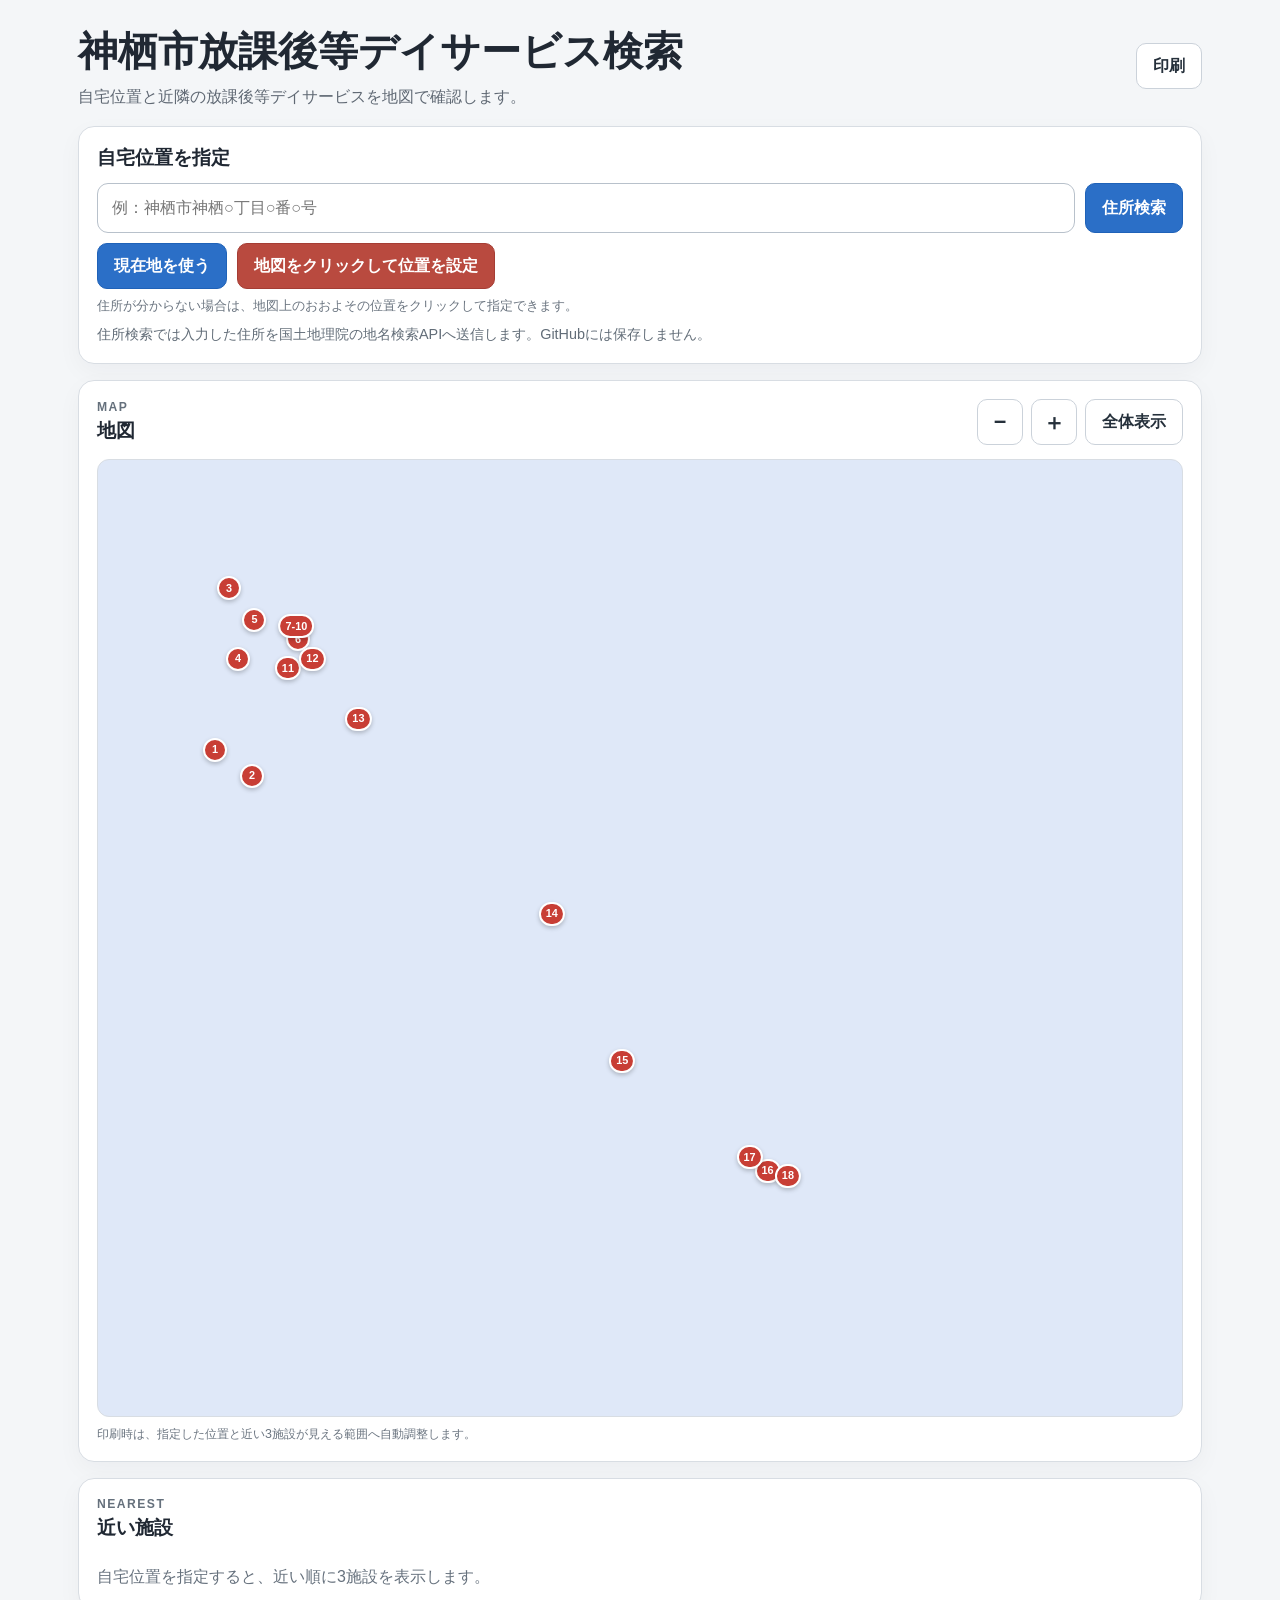
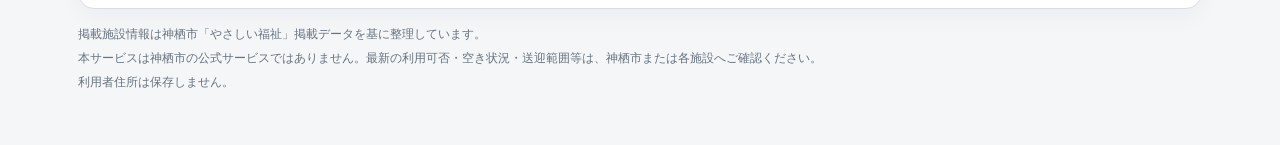
==== index.html @ b41d15f0 "Harden mobile map gestures and location edge cases" ====
<!doctype html>
<html lang="ja">
<head>
<meta charset="utf-8">
<meta name="viewport" content="width=device-width, initial-scale=1, viewport-fit=cover">
<title>神栖市放課後等デイサービス検索</title>
<style>
:root {font-family:-apple-system,BlinkMacSystemFont,"Hiragino Sans","Yu Gothic","Meiryo",sans-serif;color:#202833;background:#f4f6f8;}
*{box-sizing:border-box} body{margin:0;min-width:320px;background:#f4f6f8} button,input{font:inherit} button{cursor:pointer}
.app{width:min(1160px,100%);margin:0 auto;padding:24px 18px 48px} .hero,.section-head,.map-actions,.prototype-actions{display:flex;align-items:center} .hero,.section-head{justify-content:space-between;gap:18px} .hero{margin-bottom:18px}
.kicker{margin:0 0 4px;font-size:.76rem;font-weight:800;letter-spacing:.12em;color:#65707c} h1,h2,h3,p{margin-top:0} h1{margin-bottom:8px;font-size:clamp(1.7rem,4vw,2.5rem)} h2{margin-bottom:0;font-size:1.2rem} .lead{margin-bottom:0;color:#5f6873}
.panel{margin-bottom:16px;padding:18px;border:1px solid #d8dde3;border-radius:16px;background:#fff;box-shadow:0 8px 24px rgba(24,34,44,.04)}
.search-panel h2{margin-bottom:12px} .search-form{display:grid;grid-template-columns:minmax(0,1fr) auto;gap:10px} .search-form input{width:100%;min-height:50px;padding:0 14px;border:1px solid #b8c1cb;border-radius:11px;background:#fff} .search-form input:focus{outline:3px solid rgba(43,111,199,.18);border-color:#2b6fc7}
.button,.icon-button{min-height:46px;border-radius:10px;font-weight:750} .button{padding:0 16px} .button-primary{border:1px solid #1f62b8;background:#2b6fc7;color:#fff} .button-accent{border:1px solid #a53d34;background:#b94a3f;color:#fff} .button-subtle,.icon-button{border:1px solid #cbd2da;background:#fff;color:#25303b} .icon-button{width:46px;padding:0;font-size:1.35rem} .map-actions{gap:8px} .prototype-actions{gap:10px;margin-top:10px;flex-wrap:wrap} .prototype-badge{display:inline-flex;align-items:center;min-height:30px;padding:0 10px;border-radius:999px;background:#fff3d6;color:#72571e;font-size:.78rem;font-weight:800} .status{margin:10px 0 0;min-height:1.4em;color:#626d78;font-size:.9rem} .location-help{margin:8px 0 0;color:#6b7580;font-size:.82rem}
.map-viewport{position:relative;overflow:hidden;width:100%;margin-top:14px;aspect-ratio:6907 / 6095;border:1px solid #d8dde3;border-radius:12px;background:#dfe8f8;touch-action:none} .map-stage{position:absolute;transform-origin:0 0;will-change:transform} .tile-layer,.marker-layer,.print-map{position:absolute;inset:0} .tile-layer{overflow:hidden} .tile{position:absolute;width:512px;height:512px;user-select:none;-webkit-user-drag:none;image-rendering:auto} .marker-layer{pointer-events:none} .marker{position:absolute;transform:translate(-50%,-50%);display:grid;place-items:center;line-height:1;filter:drop-shadow(0 2px 2px rgba(0,0,0,.22))} .marker-facility{min-width:24px;height:24px;padding:0 5px;border:2px solid #fff;border-radius:999px;background:#c83e35;color:#fff;font-size:.68rem;font-weight:900}
.marker-tooltip{display:none}
@media (hover:hover) and (pointer:fine){
  .marker-facility{pointer-events:auto;cursor:help;z-index:2}
  .marker-facility:hover{z-index:30}
  .marker-tooltip{display:none;position:absolute;left:50%;bottom:calc(100% + 8px);transform:translateX(-50%);width:max-content;max-width:280px;padding:8px 10px;border:1px solid rgba(0,0,0,.12);border-radius:8px;background:rgba(255,255,255,.98);color:#202833;font-size:.78rem;font-weight:700;line-height:1.4;text-align:left;white-space:normal;box-shadow:0 5px 16px rgba(20,30,40,.18);pointer-events:none}
  .marker-tooltip div+div{margin-top:4px;padding-top:4px;border-top:1px solid #e2e6ea}
  .marker-facility:hover .marker-tooltip{display:block}
  .marker-facility.tooltip-align-left .marker-tooltip{left:-4px;transform:none}
} .marker-home{width:30px;height:30px;border:3px solid #fff;border-radius:50% 50% 50% 0;background:#2569c7;color:#fff;font-size:.85rem;transform:translate(-50%,-82%) rotate(-45deg)} .marker-home>span{transform:rotate(45deg)} .map-placeholder{position:absolute;inset:0;display:grid;place-content:center;gap:8px;padding:24px;text-align:center;color:#66717d;background:#edf0f3} .map-placeholder strong{color:#303a45} .map-placeholder[hidden], .placement-hint[hidden]{display:none!important} .placement-hint{position:absolute;left:50%;bottom:14px;transform:translateX(-50%);z-index:5;padding:8px 12px;border-radius:999px;background:rgba(32,40,51,.88);color:#fff;font-size:.82rem;font-weight:800;pointer-events:none} .map-viewport.placement-mode{outline:4px solid rgba(185,74,63,.25);outline-offset:-4px} .map-note{margin:9px 0 0;color:#6b7580;font-size:.78rem}
.nearest-grid{display:grid;grid-template-columns:repeat(3,minmax(0,1fr));gap:12px;margin-top:14px} .facility-card{padding:14px;border:1px solid #d8dde3;border-radius:12px;background:#fff} .rank{display:inline-grid;place-items:center;width:30px;height:30px;margin-bottom:10px;border-radius:999px;background:#edf3fb;font-weight:850} .facility-card h3{margin-bottom:8px;font-size:1rem;line-height:1.45} .facility-card p{margin-bottom:6px;color:#626d78;font-size:.9rem} .facility-card .distance{margin-bottom:0;font-weight:800;color:#202833} .phone-link{display:inline-flex;align-items:center;justify-content:center;min-height:40px;margin:4px 0 8px;padding:0 12px;border:1px solid #b8c1cb;border-radius:9px;background:#f8fafc;color:#1f62b8;font-weight:750;text-decoration:none} .phone-link:active{background:#edf3fb} .empty{grid-column:1/-1;margin:0;padding:12px 0 2px;color:#66717d} .footer{color:#68737f;font-size:.78rem;line-height:1.6} .footer p{margin-bottom:4px} .sr-only{position:absolute;width:1px;height:1px;padding:0;margin:-1px;overflow:hidden;clip:rect(0,0,0,0);white-space:nowrap;border:0}
.print-map{display:none} .print-map img{display:block;width:100%;height:100%} .print-search-label{display:none}
@media (max-width:720px){.app{padding:16px 12px 32px} .hero{align-items:flex-start} .search-form{grid-template-columns:1fr} .nearest-grid{grid-template-columns:1fr} .map-actions{flex-wrap:wrap;justify-content:flex-end}}
@media print{@page{size:A4 portrait;margin:6mm} html,body{background:#fff} body{font-size:8.5pt} .app{width:100%;padding:0} .search-panel,.map-actions,.hero>.button,.footer,.map-note,.prototype-badge,.location-help{display:none!important} .hero{margin:0 0 1.5mm} .hero h1{margin-bottom:.8mm;font-size:14pt} .hero .kicker{margin-bottom:.5mm;font-size:7pt} .lead{display:none} .print-search-label{display:block;margin:0;font-size:8.5pt;font-weight:700;color:#303a45} .panel{break-inside:avoid;margin-bottom:2mm;padding:2mm;border:1px solid #ccd3da;border-radius:0;box-shadow:none} .section-head{min-height:0;margin:0 0 1mm} .section-head .kicker{display:none} h2{font-size:10pt} .map-viewport{width:135mm;max-width:100%;height:auto;margin:1mm auto 0;aspect-ratio:6907 / 6095;border-radius:0} .map-stage{left:0!important;top:0!important;width:100%!important;height:100%!important;transform:none!important} .tile-layer,.marker-layer{display:none!important} .print-map{display:block!important} .nearest-grid{grid-template-columns:repeat(3,minmax(0,1fr));gap:1.5mm;margin-top:1mm;break-inside:avoid} .facility-card{padding:2mm;border-radius:0} .rank{width:5.5mm;height:5.5mm;margin-bottom:1mm;font-size:7.5pt} .facility-card h3{margin-bottom:.8mm;font-size:8.3pt;line-height:1.25} .facility-card p{margin-bottom:.6mm;font-size:7.3pt;line-height:1.25} .phone-link{min-height:0;margin:0 0 .6mm;padding:0;border:0;background:none;color:#202833;font-size:7.3pt;font-weight:700} .facility-card .distance{font-size:7.3pt}}
</style>
</head>
<body>
<main class="app">
<header class="hero"><div><h1>神栖市放課後等デイサービス検索</h1><p class="lead">自宅位置と近隣の放課後等デイサービスを地図で確認します。</p><p id="printSearchLabel" class="print-search-label"></p></div><button id="printButton" class="button button-subtle" type="button">印刷</button></header>
<section class="panel search-panel" aria-labelledby="searchTitle"><h2 id="searchTitle">自宅位置を指定</h2><form id="addressForm" class="search-form"><label class="sr-only" for="addressInput">住所</label><input id="addressInput" name="address" type="text" autocomplete="off" autocorrect="off" spellcheck="false" placeholder="例：神栖市神栖○丁目○番○号"><button class="button button-primary" type="submit">住所検索</button></form><div class="prototype-actions"><button id="currentLocationButton" class="button button-primary" type="button">現在地を使う</button><button id="placeHomeButton" class="button button-accent" type="button">地図をタップして位置を設定</button></div><p id="locationHelp" class="location-help">住所が分からない場合は、地図上のおおよその位置を直接指定できます。</p><p id="status" class="status" aria-live="polite">住所検索では入力した住所を国土地理院の地名検索APIへ送信します。GitHubには保存しません。</p></section>
<section class="panel" aria-labelledby="mapTitle"><div class="section-head"><div><p class="kicker">MAP</p><h2 id="mapTitle">地図</h2></div><div class="map-actions"><button id="zoomOutButton" class="icon-button" type="button" aria-label="縮小">−</button><button id="zoomInButton" class="icon-button" type="button" aria-label="拡大">＋</button><button id="resetMapButton" class="button button-subtle" type="button">全体表示</button></div></div>
<div id="mapViewport" class="map-viewport">
  <div id="mapStage" class="map-stage">
    <div id="tileLayer" class="tile-layer"></div>
    <div class="print-map"><img id="printMapImage" alt="検索地点と近隣3施設の印刷用地図"></div>
    <div id="facilityMarkerLayer" class="marker-layer"></div>
    <div id="homeMarkerLayer" class="marker-layer"></div>
  </div>
  <div id="mapPlaceholder" class="map-placeholder" hidden><strong>背景地図を読み込めませんでした</strong><span>タイルの配置を確認してください。</span></div>
  <div id="placementHint" class="placement-hint" hidden>地図上の自宅・基準地点をタップ</div>
</div><p class="map-note">印刷時は、指定した位置と近い3施設が見える範囲へ自動調整します。</p></section>
<section class="panel" aria-labelledby="nearestTitle"><div class="section-head"><div><p class="kicker">NEAREST</p><h2 id="nearestTitle">近い施設</h2></div></div><div id="nearestList" class="nearest-grid"><p class="empty">自宅位置を指定すると、近い順に3施設を表示します。</p></div></section>
<footer class="footer"><p>掲載施設情報は神栖市「やさしい福祉」掲載データを基に整理しています。</p><p>本サービスは神栖市の公式サービスではありません。最新の利用可否・空き状況・送迎範囲等は、神栖市または各施設へご確認ください。</p><p>利用者住所は保存しません。</p></footer>
</main>
<script>
const APP_CONFIG = {
  mapAspectRatio: 6907 / 6095,
  mapCalibration: {
    x: { longitude: 311.98753502, latitude: -27.22852630, offset: -42883.90061195 },
    y: { longitude: -24.10752707, latitude: -495.96432254, offset: 21217.66403438 }
},
  geocoder: {
    provider: 'gsi',
    endpoint: 'https://msearch.gsi.go.jp/address-search/AddressSearch',
    defaultPrefix: '茨城県神栖市',
    searchArea: { north: 35.98, south: 35.72, west: 140.53, east: 140.90 }
  },
  tiles: {
    tileSize: 512,
    maxZoom: 4,
    widths: [512, 1024, 2048, 4096, 8192],
    heights: [452, 904, 1807, 3614, 7229],
    url: (z,x,y) => `assets/tiles/${z}/${x}/${y}.webp`
  }
};
const FACILITIES = [
  { id: 1,  name: "おはなくらぶ２", address: "神栖市息栖2287", latitude: 35.88166, longitude: 140.62385, mapX: 10.806386, mapY: 30.317792, phone: "0299-95-6040" },
  { id: 2,  name: "おはなくらぶ", address: "神栖市息栖3040-277、3040-278", latitude: 35.87854, longitude: 140.63037, mapX: 14.214081, mapY: 33.031779, phone: "0299-95-6040" },
  { id: 3,  name: "フレンズサークル神栖", address: "神栖市下幡木4049-75", latitude: 35.91892, longitude: 140.62656, mapX: 12.095784, mapY: 13.407562, phone: "0299-95-8639" },
  { id: 4,  name: "ひまわりくらぶ第３教室", address: "神栖市筒井1273-1", latitude: 35.90576, longitude: 140.62491, mapX: 12.934916, mapY: 20.807237, phone: "0299-94-2535" },
  { id: 5,  name: "多機能型重症児デイ すいんく", address: "神栖市平泉2407", latitude: 35.91089, longitude: 140.63496, mapX: 14.439214, mapY: 16.701461, phone: "0299-95-7107" },
  { id: 6,  name: "指定放課後等デイサービス事業所カラフル", address: "神栖市深芝南1-4-1", latitude: 35.90654, longitude: 140.64688, mapX: 18.471142, mapY: 18.765948, phone: "0299-77-8202" },
  { id: 7,  name: "ゆめキッズ神栖第二教室", address: "神栖市深芝南2-18-4", latitude: 35.90881, longitude: 140.64650, mapX: 18.317642, mapY: 17.397356, mapGroup: "7-10", phone: "080-4120-8997" },
  { id: 8,  name: "ゆめキッズ神栖第四教室", address: "神栖市深芝南2-18-7", latitude: 35.90881, longitude: 140.64650, mapX: 18.317642, mapY: 17.397356, mapGroup: "7-10", phone: "070-8389-1438" },
  { id: 9,  name: "ゆめキッズ神栖", address: "神栖市深芝南2-25-11", latitude: 35.90938, longitude: 140.64502, mapX: 18.317642, mapY: 17.397356, mapGroup: "7-10", phone: "0299-77-8997" },
  { id: 10, name: "ゆめキッズ神栖第三教室", address: "神栖市深芝南2-25-6", latitude: 35.90938, longitude: 140.64502, mapX: 18.317642, mapY: 17.397356, mapGroup: "7-10", phone: "090-8944-8997" },
  { id: 11, name: "シードリーフ神栖", address: "神栖市神栖1-12-23", latitude: 35.89969, longitude: 140.64384, mapX: 17.529677, mapY: 21.804686, phone: "0299-95-8851" },
  { id: 12, name: "スマイルジョワ神栖教室", address: "神栖市神栖2-4-52 パレスA棟", latitude: 35.90177, longitude: 140.65124, mapX: 19.791240, mapY: 20.784041, phone: "0299-77-7653" },
  { id: 13, name: "神栖市障害者デイサービスセンターのぞみ", address: "神栖市溝口1746-1（保健・福祉会館内）", latitude: 35.88856, longitude: 140.66317, mapX: 24.038068, mapY: 27.047089, phone: "0299-93-1063" },
  { id: 14, name: "にこにこハート", address: "神栖市太田4633-1", latitude: 35.84526, longitude: 140.71636, mapX: 41.895211, mapY: 47.459986, phone: "0479-44-4508" },
  { id: 15, name: "障害者地域支援センター 潮風の郷", address: "神栖市矢田部5258", latitude: 35.81269, longitude: 140.73528, mapX: 48.393369, mapY: 62.839248, phone: "0479-40-2171" },
  { id: 16, name: "でいサービスみなと", address: "神栖市土合南2-1-21-1", latitude: 35.78845, longitude: 140.77483, mapX: 61.799018, mapY: 74.321503, phone: "0479-48-0300" },
  { id: 17, name: "太陽の家", address: "神栖市土合南3-6-17", latitude: 35.791359, longitude: 140.770135, mapX: 60.141220, mapY: 72.906518, phone: "0479-26-4805" },
  { id: 18, name: "にこにこハート土合教室", address: "神栖市土合本町1-9082-18", latitude: 35.78651, longitude: 140.78143, mapX: 63.681948, mapY: 74.855022, phone: "0479-26-3301" }
];
</script>
<script>
const addressForm = document.getElementById("addressForm");
const addressInput = document.getElementById("addressInput");
const statusEl = document.getElementById("status");
const nearestList = document.getElementById("nearestList");
const printButton = document.getElementById("printButton");
const printSearchLabel = document.getElementById("printSearchLabel");
const currentLocationButton = document.getElementById("currentLocationButton");
const placeHomeButton = document.getElementById("placeHomeButton");
const locationHelp = document.getElementById("locationHelp");
const mapViewport = document.getElementById("mapViewport");
const mapStage = document.getElementById("mapStage");
const tileLayer = document.getElementById("tileLayer");
const printMapImage = document.getElementById("printMapImage");
const mapPlaceholder = document.getElementById("mapPlaceholder");
const placementHint = document.getElementById("placementHint");
const facilityMarkerLayer = document.getElementById("facilityMarkerLayer");
const homeMarkerLayer = document.getElementById("homeMarkerLayer");
const zoomInButton = document.getElementById("zoomInButton");
const zoomOutButton = document.getElementById("zoomOutButton");
const resetMapButton = document.getElementById("resetMapButton");
let mapState = { scale: 1, x: 0, y: 0 };
let baseStage = { left: 0, top: 0, width: 0, height: 0 };
let dragState = null, pinchState = null, placementMode = false, pointerMoved = false, gestureHadMultiplePointers = false;
let currentSelection = null;
let printImageReady = false;
let printPreparationToken = 0;
const activePointers = new Map();
function toRadians(v) { return v * Math.PI / 180; }
function haversineDistanceKm(lat1, lon1, lat2, lon2) { const r = 6371.0088; const dLat = toRadians(lat2 - lat1); const dLon = toRadians(lon2 - lon1); const a = Math.sin(dLat / 2) ** 2 + Math.cos(toRadians(lat1)) * Math.cos(toRadians(lat2)) * Math.sin(dLon / 2) ** 2; return 2 * r * Math.asin(Math.sqrt(a)); }
function getNearestFacilities(latitude, longitude, limit = 3) { return FACILITIES.map(f => ({ ...f, distanceKm: haversineDistanceKm(latitude, longitude, f.latitude, f.longitude) })).sort((a, b) => a.distanceKm - b.distanceKm).slice(0, limit); }
function renderNearestFacilities(facilities) { nearestList.replaceChildren(); facilities.forEach((facility, index) => { const card=document.createElement('article'); card.className='facility-card'; const rank=document.createElement('div'); rank.className='rank'; rank.textContent=String(index+1); const name=document.createElement('h3'); name.textContent=facility.name; const address=document.createElement('p'); address.textContent=facility.address; const phone=document.createElement('a'); phone.className='phone-link'; phone.href=`tel:${facility.phone.replace(/-/g,'')}`; phone.textContent=`電話 ${facility.phone}`; phone.setAttribute('aria-label',`${facility.name}へ電話 ${facility.phone}`); const distance=document.createElement('p'); distance.className='distance'; distance.textContent=`直線距離 約${facility.distanceKm.toFixed(1)} km`; card.append(rank,name,address,phone,distance); nearestList.append(card); }); }
function latLonToPercent(latitude, longitude) { const c = APP_CONFIG.mapCalibration; return { x: c.x.longitude * longitude + c.x.latitude * latitude + c.x.offset, y: c.y.longitude * longitude + c.y.latitude * latitude + c.y.offset }; }
function percentToLatLon(x, y) { const c = APP_CONFIG.mapCalibration; const a=c.x.longitude,b=c.x.latitude,d=c.y.longitude,e=c.y.latitude; const px=x-c.x.offset, py=y-c.y.offset; const det=a*e-b*d; return { longitude:(px*e-b*py)/det, latitude:(a*py-px*d)/det }; }
function positionMarker(marker) { const x=Number(marker.dataset.mapX), y=Number(marker.dataset.mapY); if(!Number.isFinite(x)||!Number.isFinite(y)||!baseStage.width||!baseStage.height) return; marker.style.left=`${mapState.x + baseStage.width * (x/100) * mapState.scale}px`; marker.style.top=`${mapState.y + baseStage.height * (y/100) * mapState.scale}px`; }
function updateMarkerPositions() { facilityMarkerLayer.querySelectorAll('.marker').forEach(positionMarker); homeMarkerLayer.querySelectorAll('.marker').forEach(positionMarker); }
function markerAtPercent(x, y, type, text, title) { const marker=document.createElement('div'); marker.className=`marker marker-${type}`; marker.dataset.mapX=String(x); marker.dataset.mapY=String(y); marker.style.setProperty('--map-x', `${x}%`); marker.style.setProperty('--map-y', `${y}%`); marker.title=title; if(type==='home'){ const inner=document.createElement('span'); inner.textContent='★'; marker.append(inner); } else { marker.textContent=text; } positionMarker(marker); return marker; }
function renderFacilityMarkers() { facilityMarkerLayer.replaceChildren(); const groups=new Map(); FACILITIES.forEach(f=>{ const key=f.mapGroup||`id-${f.id}`; if(!groups.has(key)) groups.set(key,[]); groups.get(key).push(f); }); groups.forEach(group=>{ const first=group[0]; const text=group.length>1?`${group[0].id}-${group[group.length-1].id}`:String(first.id); const title=group.map(f=>`${f.id}. ${f.name}`).join('\n'); const marker=markerAtPercent(first.mapX, first.mapY, 'facility', text, title); marker.removeAttribute('title'); marker.dataset.facilityIds=group.map(f=>f.id).join(','); if(first.mapX<20) marker.classList.add('tooltip-align-left'); const tooltip=document.createElement('div'); tooltip.className='marker-tooltip'; group.forEach(f=>{ const line=document.createElement('div'); line.textContent=group.length>1?`${f.id}. ${f.name}`:f.name; tooltip.append(line); }); marker.append(tooltip); facilityMarkerLayer.append(marker); }); }
function renderHomeMarker(x,y) { homeMarkerLayer.replaceChildren(); homeMarkerLayer.append(markerAtPercent(x,y,'home','', '自宅（仮位置）')); }
function layoutMapStage() { const vw=mapViewport.clientWidth, vh=mapViewport.clientHeight; if(!vw||!vh) return; const ratio=APP_CONFIG.mapAspectRatio; let width,height; if(vw/vh > ratio){ height=vh; width=height*ratio; } else { width=vw; height=width/ratio; } baseStage={left:(vw-width)/2, top:(vh-height)/2, width, height}; mapStage.style.left=`${baseStage.left}px`; mapStage.style.top=`${baseStage.top}px`; mapStage.style.width=`${width}px`; mapStage.style.height=`${height}px`; applyMapTransform(); }
function chooseZoom() { const dpr=Math.min(3,Math.max(1,window.devicePixelRatio||1)); const requiredWidth=baseStage.width*mapState.scale*dpr; let z=0; while(z<APP_CONFIG.tiles.maxZoom && APP_CONFIG.tiles.widths[z]<requiredWidth) z++; return z; }
const activeTileElements = new Map();
let tileRenderFrame = 0;
function renderTiles() { const z=chooseZoom(); const tileSize=APP_CONFIG.tiles.tileSize; const mapW=APP_CONFIG.tiles.widths[z], mapH=APP_CONFIG.tiles.heights[z]; const cols=Math.ceil(mapW/tileSize), rows=Math.ceil(mapH/tileSize); const scaleX=(baseStage.width/mapW)*mapState.scale, scaleY=(baseStage.height/mapH)*mapState.scale; const wanted=new Set(); for(let x=0;x<cols;x++){ for(let y=0;y<rows;y++){ const sourceX=x*tileSize, sourceY=y*tileSize; const sourceW=Math.min(tileSize,mapW-sourceX), sourceH=Math.min(tileSize,mapH-sourceY); const left=sourceX*scaleX+mapState.x, top=sourceY*scaleY+mapState.y; const width=sourceW*scaleX, height=sourceH*scaleY; const right=left+width, bottom=top+height; if(right < -64 || bottom < -64 || left > baseStage.width + 64 || top > baseStage.height + 64) continue; const key=`${z}/${x}/${y}`; wanted.add(key); let img=activeTileElements.get(key); if(!img){ img=document.createElement('img'); img.className='tile'; img.loading='eager'; img.decoding='async'; img.alt=''; img.src=APP_CONFIG.tiles.url(z,x,y); img.dataset.tileKey=key; activeTileElements.set(key,img); tileLayer.append(img); } img.style.left=`${left}px`; img.style.top=`${top}px`; img.style.width=`${width}px`; img.style.height=`${height}px`; }} for(const [key,img] of activeTileElements){ if(!wanted.has(key)){ img.remove(); activeTileElements.delete(key); }} mapPlaceholder.hidden = activeTileElements.size > 0; }
function scheduleTileRender() { if(tileRenderFrame) return; tileRenderFrame=requestAnimationFrame(()=>{ tileRenderFrame=0; renderTiles(); }); }
function applyMapTransform() { updateMarkerPositions(); scheduleTileRender(); }
function resetMap() { mapState={scale:1,x:0,y:0}; applyMapTransform(); }
function changeZoom(factor, centerX = mapViewport.clientWidth / 2, centerY = mapViewport.clientHeight / 2) { const oldScale=mapState.scale; const nextScale=Math.min(6,Math.max(1,oldScale*factor)); if(nextScale===oldScale) return; const stageCenterX = centerX - baseStage.left; const stageCenterY = centerY - baseStage.top; const ratio = nextScale / oldScale; mapState.x = stageCenterX - (stageCenterX - mapState.x) * ratio; mapState.y = stageCenterY - (stageCenterY - mapState.y) * ratio; mapState.scale = nextScale; applyMapTransform(); }
function focusOnPoints(points) { if(!points.length) return; const xs=points.map(p=>p.x), ys=points.map(p=>p.y); const minX=Math.min(...xs), maxX=Math.max(...xs), minY=Math.min(...ys), maxY=Math.max(...ys); const spanX=Math.max(10,maxX-minX), spanY=Math.max(10,maxY-minY); const targetWidth=baseStage.width*(spanX/100), targetHeight=baseStage.height*(spanY/100); const scale=Math.min(4.5,Math.max(1.15,Math.min(mapViewport.clientWidth*.7/targetWidth,mapViewport.clientHeight*.7/targetHeight))); const centerX=baseStage.width*((minX+maxX)/200), centerY=baseStage.height*((minY+maxY)/200); mapState.scale=scale; mapState.x = mapViewport.clientWidth/2 - baseStage.left - centerX*scale; mapState.y = mapViewport.clientHeight/2 - baseStage.top - centerY*scale; applyMapTransform(); }
function screenToMapPercent(clientX, clientY) { const rect=mapViewport.getBoundingClientRect(); const sx=clientX-rect.left, sy=clientY-rect.top; const localX=(sx-baseStage.left-mapState.x)/mapState.scale; const localY=(sy-baseStage.top-mapState.y)/mapState.scale; return {x: localX/baseStage.width*100, y: localY/baseStage.height*100}; }
function loadImage(src) { return new Promise((resolve,reject)=>{ const img=new Image(); img.decoding='async'; img.onload=()=>resolve(img); img.onerror=reject; img.src=src; }); }
function computePrintCrop(selection) { const points=[selection.point,...selection.nearest.map(f=>({x:f.mapX,y:f.mapY}))]; const xs=points.map(p=>p.x), ys=points.map(p=>p.y); const minX=Math.min(...xs), maxX=Math.max(...xs), minY=Math.min(...ys), maxY=Math.max(...ys); const rawSpan=Math.max(maxX-minX,maxY-minY); let span=Math.max(7.5,rawSpan*1.35); span=Math.min(55,span); let centerX=(minX+maxX)/2, centerY=(minY+maxY)/2; let x0=centerX-span/2, y0=centerY-span/2; x0=Math.max(0,Math.min(100-span,x0)); y0=Math.max(0,Math.min(100-span,y0)); return {x0,y0,span}; }
async function buildPrintMap(selection, token) {
  const z=APP_CONFIG.tiles.maxZoom, tileSize=APP_CONFIG.tiles.tileSize;
  const mapW=APP_CONFIG.tiles.widths[z], mapH=APP_CONFIG.tiles.heights[z];
  const crop=computePrintCrop(selection);
  const sx=crop.x0/100*mapW, sy=crop.y0/100*mapH;
  const sw=crop.span/100*mapW, sh=crop.span/100*mapH;
  const outW=1800, outH=Math.round(outW/APP_CONFIG.mapAspectRatio);
  const canvas=document.createElement('canvas'); canvas.width=outW; canvas.height=outH;
  const ctx=canvas.getContext('2d',{alpha:false}); ctx.fillStyle='#dfe8f8'; ctx.fillRect(0,0,outW,outH);
  const x0=Math.max(0,Math.floor(sx/tileSize)), x1=Math.min(Math.ceil(mapW/tileSize)-1,Math.floor((sx+sw-1)/tileSize));
  const y0=Math.max(0,Math.floor(sy/tileSize)), y1=Math.min(Math.ceil(mapH/tileSize)-1,Math.floor((sy+sh-1)/tileSize));
  const jobs=[];
  for(let x=x0;x<=x1;x++){ for(let y=y0;y<=y1;y++){ jobs.push(loadImage(APP_CONFIG.tiles.url(z,x,y)).then(img=>({x,y,img}))); }}
  const tiles=await Promise.all(jobs);
  if(token!==printPreparationToken) return;
  for(const {x,y,img} of tiles){ const sourceX=x*tileSize, sourceY=y*tileSize; const sourceW=Math.min(tileSize,mapW-sourceX), sourceH=Math.min(tileSize,mapH-sourceY); const dx=(sourceX-sx)/sw*outW, dy=(sourceY-sy)/sh*outH; const dw=sourceW/sw*outW, dh=sourceH/sh*outH; ctx.drawImage(img,0,0,sourceW,sourceH,dx,dy,dw,dh); }
  const toCanvas=p=>({x:(p.x-crop.x0)/crop.span*outW,y:(p.y-crop.y0)/crop.span*outH});
  const drawCircle=(x,y,r,fill,text)=>{ ctx.save(); ctx.beginPath(); ctx.arc(x,y,r,0,Math.PI*2); ctx.fillStyle='#fff'; ctx.fill(); ctx.beginPath(); ctx.arc(x,y,r-5,0,Math.PI*2); ctx.fillStyle=fill; ctx.fill(); ctx.fillStyle='#fff'; ctx.font='700 30px -apple-system,BlinkMacSystemFont,"Hiragino Sans","Yu Gothic",sans-serif'; ctx.textAlign='center'; ctx.textBaseline='middle'; ctx.fillText(text,x,y+1); ctx.restore(); };
  const hp=toCanvas(selection.point); drawCircle(hp.x,hp.y,31,'#2569c7','★');
  const duplicateCounts=new Map();
  selection.nearest.forEach((f,index)=>{ const key=`${f.mapX.toFixed(4)},${f.mapY.toFixed(4)}`; const n=duplicateCounts.get(key)||0; duplicateCounts.set(key,n+1); const p=toCanvas({x:f.mapX,y:f.mapY}); const offset=(n%3-1)*42; drawCircle(p.x+offset,p.y,31,'#c83e35',String(index+1)); });
  printMapImage.src=canvas.toDataURL('image/png');
  printImageReady=true;
  printButton.disabled=false;
  printButton.textContent='印刷';
  if(statusEl.textContent==='印刷用地図を準備しています…') statusEl.textContent='印刷の準備ができました。';
}
function setCurrentSelection(point, nearest, label) {
  currentSelection={point:{x:point.x,y:point.y},nearest:[...nearest],label};
  printSearchLabel.textContent=`検索地点：${label}`;
  printImageReady=false;
  printButton.disabled=true;
  printButton.textContent='印刷準備中';
  statusEl.textContent='印刷用地図を準備しています…';
  const token=++printPreparationToken;
  buildPrintMap(currentSelection,token).catch(error=>{ if(token!==printPreparationToken) return; console.error(error); printButton.disabled=false; printButton.textContent='印刷'; statusEl.textContent='印刷用地図の準備に失敗しました。通信環境をご確認ください。'; });
}
function setHomeFromMap(clientX, clientY) { const point=screenToMapPercent(clientX,clientY); if(point.x<0||point.x>100||point.y<0||point.y>100){ statusEl.textContent='地図の範囲内をタップしてください。'; return; } const {latitude,longitude} = percentToLatLon(point.x, point.y); const nearest=getNearestFacilities(latitude, longitude, 3); renderHomeMarker(point.x, point.y); renderNearestFacilities(nearest); setCurrentSelection(point,nearest,'地図上で指定した位置'); focusOnPoints([point, ...nearest.map(f=>({x:f.mapX,y:f.mapY}))]); placementMode=false; mapViewport.classList.remove('placement-mode'); placementHint.hidden=true; placeHomeButton.textContent=`地図を${placementActionWord()}して位置を設定`; statusEl.textContent='地図上で指定した位置から最寄り3施設を表示しました。距離は直線距離の概算です。'; }
function normalizeAddressQuery(address) { const value=address.normalize('NFKC').replace(/\s+/g,'').trim(); if(!value) return ''; if(value.includes('神栖市')) return value.startsWith('茨城県') ? value : `茨城県${value}`; if(value.startsWith('茨城県')) return value; return `${APP_CONFIG.geocoder.defaultPrefix || ''}${value}`; }
function isInsideConfiguredSearchArea(latitude, longitude) { const area=APP_CONFIG.geocoder.searchArea; if(!area) return true; return latitude>=area.south && latitude<=area.north && longitude>=area.west && longitude<=area.east; }
async function geocodeAddress(address) {
  if(APP_CONFIG.geocoder.provider!=='gsi' || !APP_CONFIG.geocoder.endpoint) throw new Error('GEOCODER_NOT_CONFIGURED');
  const query=normalizeAddressQuery(address); if(!query) throw new Error('GEOCODER_EMPTY_QUERY');
  const url=new URL(APP_CONFIG.geocoder.endpoint); url.searchParams.set('q',query); url.searchParams.set('lang','ja'); url.searchParams.set('zl','T'); url.searchParams.set('ilvl','T'); url.searchParams.set('sort_il','1');
  const response=await fetch(url.toString(), {headers:{'Accept':'application/json'}, cache:'no-store'}); if(!response.ok) throw new Error('GEOCODER_REQUEST_FAILED');
  const results=await response.json(); if(!Array.isArray(results) || results.length===0) throw new Error('GEOCODER_NO_RESULTS');
  const candidates=results.map(item=>{ const coordinates=item?.geometry?.coordinates; const longitude=Number(coordinates?.[0]); const latitude=Number(coordinates?.[1]); if(!Number.isFinite(latitude)||!Number.isFinite(longitude)) return null; return {latitude, longitude, matchedAddress:item?.properties?.title || query}; }).filter(Boolean);
  const localCandidate=candidates.find(candidate=>isInsideConfiguredSearchArea(candidate.latitude,candidate.longitude)); if(!localCandidate) throw new Error('GEOCODER_OUTSIDE_AREA');
  return localCandidate;
}
addressForm.addEventListener('submit', async event => { event.preventDefault(); const address=addressInput.value.trim(); if(!address){ const action=placementActionWord(); statusEl.textContent=`住所を入力するか、「地図を${action}して位置を設定」を使ってください。`; return; } try { const {latitude,longitude,matchedAddress} = await geocodeAddress(address); const point = latLonToPercent(latitude, longitude); const nearest=getNearestFacilities(latitude, longitude, 3); renderHomeMarker(point.x, point.y); renderNearestFacilities(nearest); setCurrentSelection(point,nearest,address); focusOnPoints([point, ...nearest.map(f=>({x:f.mapX,y:f.mapY}))]); statusEl.textContent=`「${matchedAddress}」付近から近い3施設を表示しました。`; } catch(error){ if(error.message==='GEOCODER_NOT_CONFIGURED'){ statusEl.textContent='住所検索サービスが設定されていません。'; return; } if(error.message==='GEOCODER_NO_RESULTS'){ statusEl.textContent='住所を特定できませんでした。町名・番地を含めて入力してください。'; return; } if(error.message==='GEOCODER_OUTSIDE_AREA'){ statusEl.textContent='神栖市周辺の住所として確認できませんでした。入力内容をご確認ください。'; return; } console.error(error); statusEl.textContent='住所検索サービスへ接続できませんでした。時間をおいて再度お試しください。'; } });

currentLocationButton.addEventListener('click', () => {
  if (!navigator.geolocation) {
    statusEl.textContent = 'この端末またはブラウザでは現在地を取得できません。';
    return;
  }

  currentLocationButton.disabled = true;
  statusEl.textContent = '現在地を取得しています…';

  navigator.geolocation.getCurrentPosition(
    position => {
      const latitude = position.coords.latitude;
      const longitude = position.coords.longitude;
      const accuracy = Math.max(1, Math.round(position.coords.accuracy));
      if (!isInsideConfiguredSearchArea(latitude, longitude)) {
        statusEl.textContent =
          '現在地が神栖市周辺の検索範囲外です。神栖市内の住所を検索するか、地図上で位置を指定してください。';
        currentLocationButton.disabled = false;
        return;
      }

      const point = latLonToPercent(latitude, longitude);
      const nearest = getNearestFacilities(latitude, longitude, 3);

      renderHomeMarker(point.x, point.y);
      renderNearestFacilities(nearest);
      setCurrentSelection(point, nearest, '現在地');
      focusOnPoints([point, ...nearest.map(f => ({ x: f.mapX, y: f.mapY }))]);

      statusEl.textContent =
        `現在地から近い3施設を表示しました（位置精度の目安 ±${accuracy}m）。`;
      currentLocationButton.disabled = false;
    },
    error => {
      if (error.code === 1) {
        statusEl.textContent =
          '現在地の利用が許可されていません。ブラウザまたは端末の位置情報設定をご確認ください。';
      } else if (error.code === 2) {
        statusEl.textContent =
          '現在地を取得できませんでした。通信環境や位置情報設定をご確認ください。';
      } else if (error.code === 3) {
        statusEl.textContent =
          '現在地の取得に時間がかかりすぎました。もう一度お試しください。';
      } else {
        statusEl.textContent = '現在地を取得できませんでした。';
      }
      currentLocationButton.disabled = false;
    },
    { enableHighAccuracy: true, timeout: 10000, maximumAge: 60000 }
  );
});

function placementActionWord() { return window.matchMedia('(hover:hover) and (pointer:fine)').matches ? 'クリック' : 'タップ'; }
function updatePlacementWording() {
  const action=placementActionWord();
  if(!placementMode) placeHomeButton.textContent=`地図を${action}して位置を設定`;
  locationHelp.textContent=`住所が分からない場合は、地図上のおおよその位置を${action}して指定できます。`;
  placementHint.textContent=`地図上の自宅・基準地点を${action}`;
}
placeHomeButton.addEventListener('click', () => { placementMode=!placementMode; mapViewport.classList.toggle('placement-mode', placementMode); placementHint.hidden=!placementMode; const action=placementActionWord(); placeHomeButton.textContent=placementMode ? '位置設定を中止' : `地図を${action}して位置を設定`; statusEl.textContent=placementMode ? `地図上で基準にしたい地点を${action}してください。その地点から近い3施設を表示します。` : '位置設定を中止しました。'; });
printButton.addEventListener('click', () => {
  if(!currentSelection){ statusEl.textContent='先に住所・現在地・地図上の位置のいずれかを指定してください。'; return; }
  if(!printImageReady){ statusEl.textContent='印刷用地図を準備しています。少し待ってからもう一度押してください。'; return; }
  window.print();
});
zoomInButton.addEventListener('click', () => changeZoom(1.3)); zoomOutButton.addEventListener('click', () => changeZoom(1/1.3)); resetMapButton.addEventListener('click', resetMap);
mapViewport.addEventListener('pointerdown', event => {
  if(activePointers.size===0){
    pointerMoved=false;
    gestureHadMultiplePointers=false;
  }
  activePointers.set(event.pointerId, {
    x:event.clientX,
    y:event.clientY,
    startX:event.clientX,
    startY:event.clientY
  });
  mapViewport.setPointerCapture(event.pointerId);

  if(activePointers.size===2){
    gestureHadMultiplePointers=true;
    dragState=null;
    const pts=[...activePointers.values()];
    const rect=mapViewport.getBoundingClientRect();
    const centerClientX=(pts[0].x+pts[1].x)/2;
    const centerClientY=(pts[0].y+pts[1].y)/2;
    pinchState={
      distance:Math.hypot(pts[0].x-pts[1].x, pts[0].y-pts[1].y),
      scale:mapState.scale,
      x:mapState.x,
      y:mapState.y,
      centerX:centerClientX-rect.left-baseStage.left,
      centerY:centerClientY-rect.top-baseStage.top
    };
    return;
  }

  if(!placementMode && mapState.scale>1){
    dragState={
      pointerId:event.pointerId,
      startX:event.clientX,
      startY:event.clientY,
      originX:mapState.x,
      originY:mapState.y
    };
  }
});
mapViewport.addEventListener('pointermove', event => {
  if(!activePointers.has(event.pointerId)) return;
  const prev=activePointers.get(event.pointerId);
  if(Math.hypot(event.clientX-prev.startX, event.clientY-prev.startY)>6) pointerMoved=true;
  activePointers.set(event.pointerId, {
    ...prev,
    x:event.clientX,
    y:event.clientY
  });

  if(activePointers.size===2 && pinchState){
    const pts=[...activePointers.values()];
    const distance=Math.hypot(pts[0].x-pts[1].x, pts[0].y-pts[1].y);
    if(!pinchState.distance) return;
    const centerClientX=(pts[0].x+pts[1].x)/2;
    const centerClientY=(pts[0].y+pts[1].y)/2;
    const rect=mapViewport.getBoundingClientRect();
    const centerX=centerClientX-rect.left-baseStage.left;
    const centerY=centerClientY-rect.top-baseStage.top;
    const nextScale=Math.min(6,Math.max(1,pinchState.scale*distance/pinchState.distance));
    const ratio=nextScale/pinchState.scale;
    mapState.scale=nextScale;
    mapState.x=centerX-(pinchState.centerX-pinchState.x)*ratio;
    mapState.y=centerY-(pinchState.centerY-pinchState.y)*ratio;
    applyMapTransform();
    return;
  }

  if(dragState && dragState.pointerId===event.pointerId){
    mapState.x=dragState.originX + event.clientX - dragState.startX;
    mapState.y=dragState.originY + event.clientY - dragState.startY;
    applyMapTransform();
  }
});
function endPointer(event) {
  const wasPlacement =
    placementMode &&
    !pointerMoved &&
    !gestureHadMultiplePointers &&
    activePointers.size===1;
  activePointers.delete(event.pointerId);
  dragState=null;
  if(activePointers.size<2) pinchState=null;
  if(wasPlacement) setHomeFromMap(event.clientX,event.clientY);
}
mapViewport.addEventListener('pointerup', endPointer); mapViewport.addEventListener('pointercancel', endPointer); mapViewport.addEventListener('wheel', event => { event.preventDefault(); const rect=mapViewport.getBoundingClientRect(); changeZoom(event.deltaY<0?1.12:0.9, event.clientX-rect.left, event.clientY-rect.top); }, {passive:false});
window.addEventListener('resize', layoutMapStage);
layoutMapStage(); renderFacilityMarkers(); resetMap(); updatePlacementWording();
printButton.disabled=false;
</script>
</body></html>
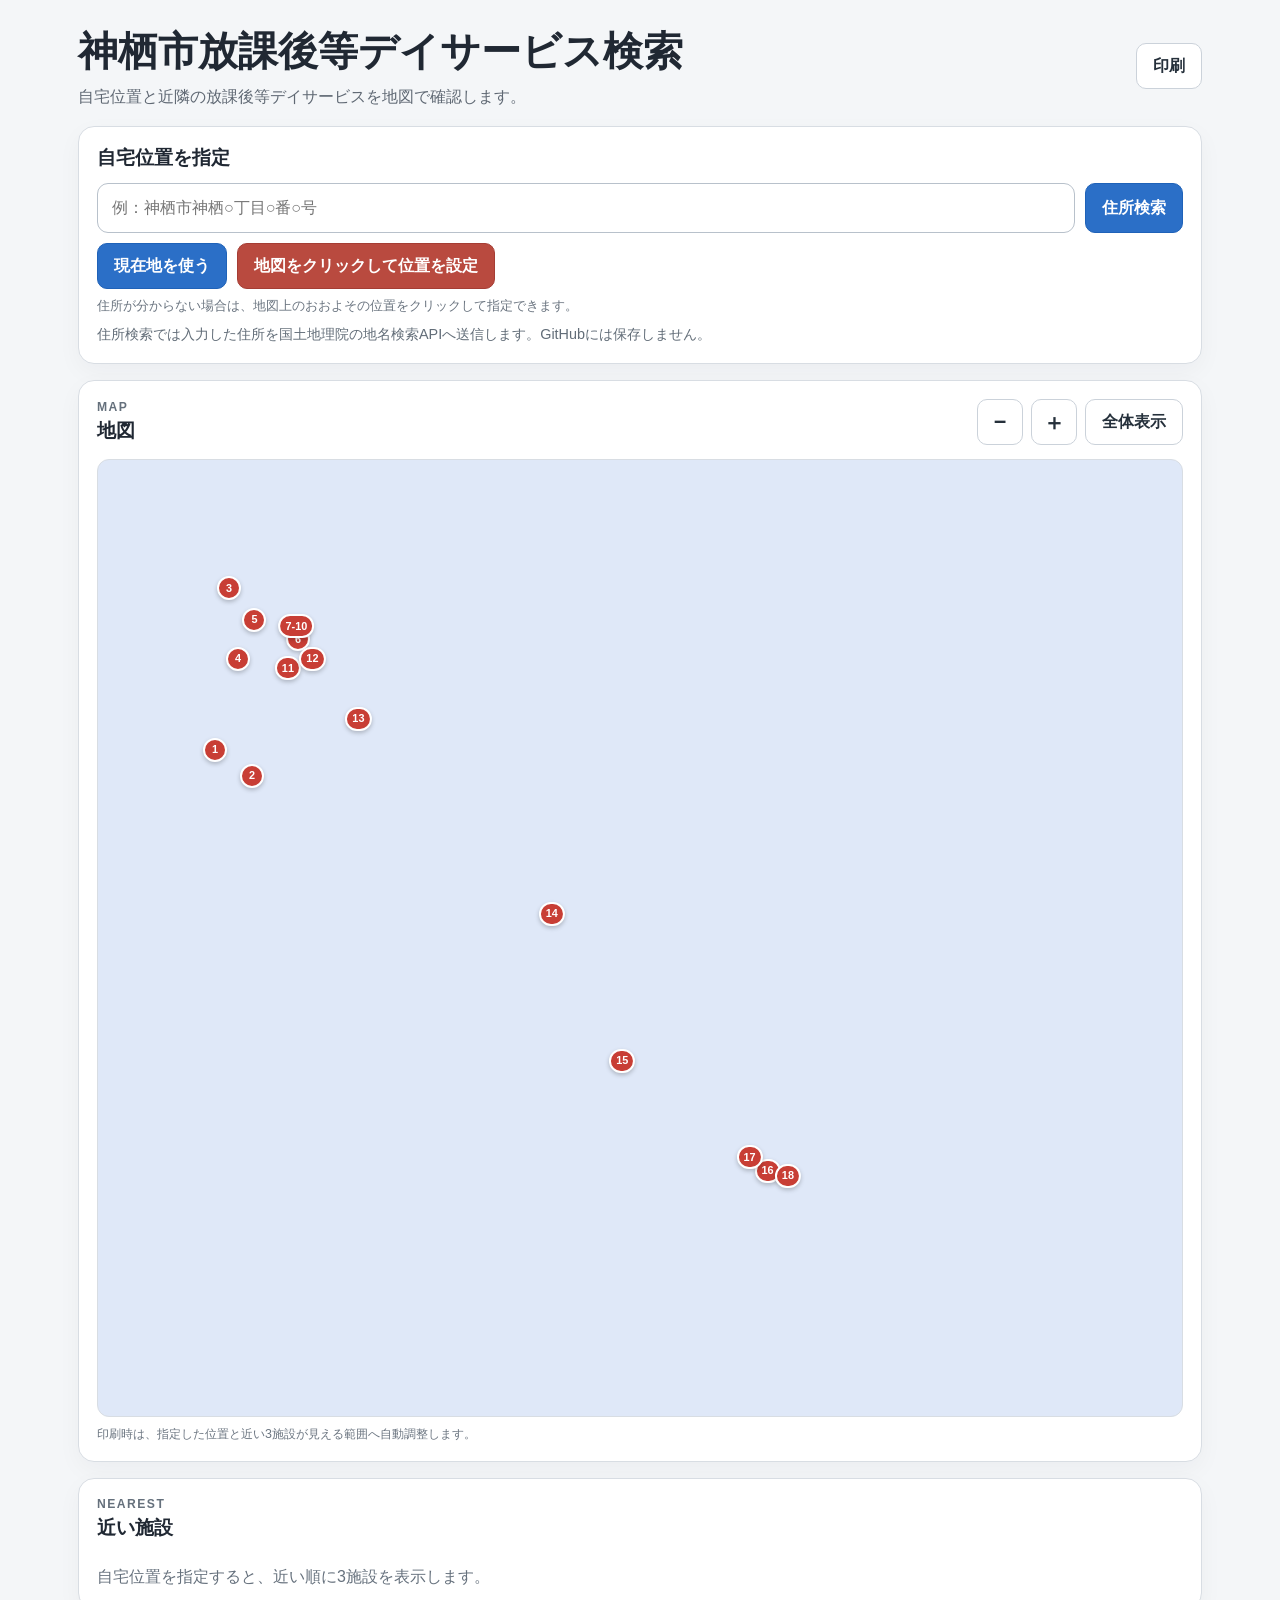
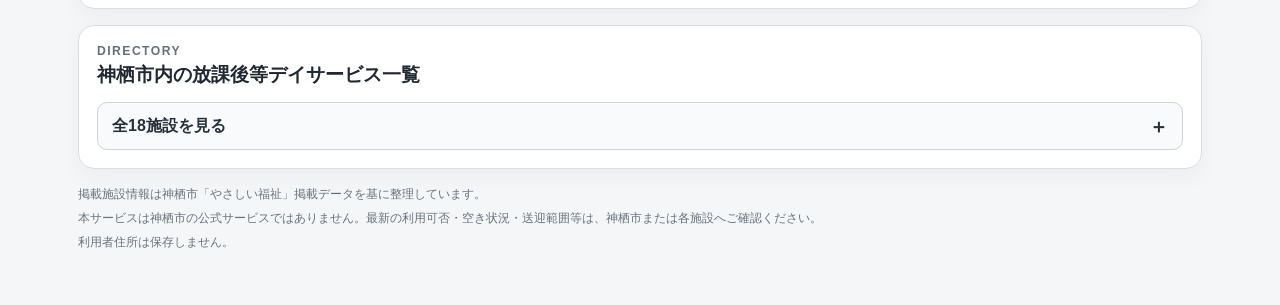
==== commit 430e172f: "Add full facility directory to search page" ====
--- a/index.html
+++ b/index.html
@@ -4,6 +4,8 @@
 <meta charset="utf-8">
 <meta name="viewport" content="width=device-width, initial-scale=1, viewport-fit=cover">
 <title>神栖市放課後等デイサービス検索</title>
+<link rel="icon" type="image/png" sizes="180x180" href="assets/site-icon.png">
+<link rel="apple-touch-icon" sizes="180x180" href="assets/site-icon.png">
 <style>
 :root {font-family:-apple-system,BlinkMacSystemFont,"Hiragino Sans","Yu Gothic","Meiryo",sans-serif;color:#202833;background:#f4f6f8;}
 *{box-sizing:border-box} body{margin:0;min-width:320px;background:#f4f6f8} button,input{font:inherit} button{cursor:pointer}
@@ -22,10 +24,22 @@
   .marker-facility:hover .marker-tooltip{display:block}
   .marker-facility.tooltip-align-left .marker-tooltip{left:-4px;transform:none}
 } .marker-home{width:30px;height:30px;border:3px solid #fff;border-radius:50% 50% 50% 0;background:#2569c7;color:#fff;font-size:.85rem;transform:translate(-50%,-82%) rotate(-45deg)} .marker-home>span{transform:rotate(45deg)} .map-placeholder{position:absolute;inset:0;display:grid;place-content:center;gap:8px;padding:24px;text-align:center;color:#66717d;background:#edf0f3} .map-placeholder strong{color:#303a45} .map-placeholder[hidden], .placement-hint[hidden]{display:none!important} .placement-hint{position:absolute;left:50%;bottom:14px;transform:translateX(-50%);z-index:5;padding:8px 12px;border-radius:999px;background:rgba(32,40,51,.88);color:#fff;font-size:.82rem;font-weight:800;pointer-events:none} .map-viewport.placement-mode{outline:4px solid rgba(185,74,63,.25);outline-offset:-4px} .map-note{margin:9px 0 0;color:#6b7580;font-size:.78rem}
-.nearest-grid{display:grid;grid-template-columns:repeat(3,minmax(0,1fr));gap:12px;margin-top:14px} .facility-card{padding:14px;border:1px solid #d8dde3;border-radius:12px;background:#fff} .rank{display:inline-grid;place-items:center;width:30px;height:30px;margin-bottom:10px;border-radius:999px;background:#edf3fb;font-weight:850} .facility-card h3{margin-bottom:8px;font-size:1rem;line-height:1.45} .facility-card p{margin-bottom:6px;color:#626d78;font-size:.9rem} .facility-card .distance{margin-bottom:0;font-weight:800;color:#202833} .phone-link{display:inline-flex;align-items:center;justify-content:center;min-height:40px;margin:4px 0 8px;padding:0 12px;border:1px solid #b8c1cb;border-radius:9px;background:#f8fafc;color:#1f62b8;font-weight:750;text-decoration:none} .phone-link:active{background:#edf3fb} .empty{grid-column:1/-1;margin:0;padding:12px 0 2px;color:#66717d} .footer{color:#68737f;font-size:.78rem;line-height:1.6} .footer p{margin-bottom:4px} .sr-only{position:absolute;width:1px;height:1px;padding:0;margin:-1px;overflow:hidden;clip:rect(0,0,0,0);white-space:nowrap;border:0}
-.print-map{display:none} .print-map img{display:block;width:100%;height:100%} .print-search-label{display:none}
-@media (max-width:720px){.app{padding:16px 12px 32px} .hero{align-items:flex-start} .search-form{grid-template-columns:1fr} .nearest-grid{grid-template-columns:1fr} .map-actions{flex-wrap:wrap;justify-content:flex-end}}
-@media print{@page{size:A4 portrait;margin:6mm} html,body{background:#fff} body{font-size:8.5pt} .app{width:100%;padding:0} .search-panel,.map-actions,.hero>.button,.footer,.map-note,.prototype-badge,.location-help{display:none!important} .hero{margin:0 0 1.5mm} .hero h1{margin-bottom:.8mm;font-size:14pt} .hero .kicker{margin-bottom:.5mm;font-size:7pt} .lead{display:none} .print-search-label{display:block;margin:0;font-size:8.5pt;font-weight:700;color:#303a45} .panel{break-inside:avoid;margin-bottom:2mm;padding:2mm;border:1px solid #ccd3da;border-radius:0;box-shadow:none} .section-head{min-height:0;margin:0 0 1mm} .section-head .kicker{display:none} h2{font-size:10pt} .map-viewport{width:135mm;max-width:100%;height:auto;margin:1mm auto 0;aspect-ratio:6907 / 6095;border-radius:0} .map-stage{left:0!important;top:0!important;width:100%!important;height:100%!important;transform:none!important} .tile-layer,.marker-layer{display:none!important} .print-map{display:block!important} .nearest-grid{grid-template-columns:repeat(3,minmax(0,1fr));gap:1.5mm;margin-top:1mm;break-inside:avoid} .facility-card{padding:2mm;border-radius:0} .rank{width:5.5mm;height:5.5mm;margin-bottom:1mm;font-size:7.5pt} .facility-card h3{margin-bottom:.8mm;font-size:8.3pt;line-height:1.25} .facility-card p{margin-bottom:.6mm;font-size:7.3pt;line-height:1.25} .phone-link{min-height:0;margin:0 0 .6mm;padding:0;border:0;background:none;color:#202833;font-size:7.3pt;font-weight:700} .facility-card .distance{font-size:7.3pt}}
+.nearest-grid{display:grid;grid-template-columns:repeat(3,minmax(0,1fr));gap:12px;margin-top:14px} .facility-card{padding:14px;border:1px solid #d8dde3;border-radius:12px;background:#fff} .rank{display:inline-grid;place-items:center;width:30px;height:30px;margin-bottom:10px;border-radius:999px;background:#edf3fb;font-weight:850} .facility-card h3{margin-bottom:8px;font-size:1rem;line-height:1.45} .facility-card p{margin-bottom:6px;color:#626d78;font-size:.9rem} .facility-card .distance{margin-bottom:0;font-weight:800;color:#202833} .phone-link{display:inline-flex;align-items:center;justify-content:center;min-height:40px;margin:4px 0 8px;padding:0 12px;border:1px solid #b8c1cb;border-radius:9px;background:#f8fafc;color:#1f62b8;font-weight:750;text-decoration:none} .phone-link:active{background:#edf3fb} .empty{grid-column:1/-1;margin:0;padding:12px 0 2px;color:#66717d}
+.facility-directory{margin-top:14px}
+.facility-directory summary{display:flex;align-items:center;justify-content:space-between;min-height:48px;padding:0 14px;border:1px solid #cbd2da;border-radius:10px;background:#f8fafc;color:#25303b;font-weight:800;cursor:pointer;list-style:none}
+.facility-directory summary::-webkit-details-marker{display:none}
+.facility-directory summary::after{content:'＋';font-size:1.2rem;line-height:1}
+.facility-directory[open] summary::after{content:'−'}
+.all-facilities-list{display:grid;grid-template-columns:repeat(2,minmax(0,1fr));gap:10px;margin-top:12px}
+.all-facility-row{display:grid;grid-template-columns:38px minmax(0,1fr);gap:10px;padding:12px;border:1px solid #d8dde3;border-radius:11px;background:#fff}
+.all-facility-number{display:grid;place-items:center;width:32px;height:32px;border-radius:999px;background:#edf3fb;font-weight:900}
+.all-facility-row h3{margin:0 0 5px;font-size:.95rem;line-height:1.4}
+.all-facility-row p{margin:0 0 4px;color:#626d78;font-size:.84rem;line-height:1.45}
+.all-facility-row a{color:#1f62b8;font-weight:750;text-decoration:none}
+ .footer{color:#68737f;font-size:.78rem;line-height:1.6} .footer p{margin-bottom:4px} .sr-only{position:absolute;width:1px;height:1px;padding:0;margin:-1px;overflow:hidden;clip:rect(0,0,0,0);white-space:nowrap;border:0}
+.print-map{display:none;overflow:hidden;background:#dfe8f8} .print-map-stage{position:absolute;inset:0} .print-map img{position:absolute;inset:0;display:block;width:100%;height:100%} .print-marker-layer{position:absolute;inset:0;pointer-events:none} .print-search-label{display:none}
+@media (max-width:720px){.app{padding:16px 12px 32px} .hero{align-items:flex-start} .search-form{grid-template-columns:1fr} .nearest-grid,.all-facilities-list{grid-template-columns:1fr} .map-actions{flex-wrap:wrap;justify-content:flex-end}}
+@media print{@page{size:A4 portrait;margin:6mm} html,body{background:#fff} body{font-size:8.5pt} .app{width:100%;padding:0} .search-panel,.map-actions,.hero>.button,.footer,.map-note,.prototype-badge,.location-help,.all-facilities-panel{display:none!important} .hero{margin:0 0 1.5mm} .hero h1{margin-bottom:.8mm;font-size:14pt} .hero .kicker{margin-bottom:.5mm;font-size:7pt} .lead{display:none} .print-search-label{display:block;margin:0;font-size:8.5pt;font-weight:700;color:#303a45} .panel{break-inside:avoid;margin-bottom:2mm;padding:2mm;border:1px solid #ccd3da;border-radius:0;box-shadow:none} .section-head{min-height:0;margin:0 0 1mm} .section-head .kicker{display:none} h2{font-size:10pt} .map-viewport{width:135mm;max-width:100%;height:auto;margin:1mm auto 0;aspect-ratio:6907 / 6095;border-radius:0} .map-stage{left:0!important;top:0!important;width:100%!important;height:100%!important;transform:none!important} .tile-layer,.marker-layer{display:none!important} .print-map{display:block!important} .nearest-grid{grid-template-columns:repeat(3,minmax(0,1fr));gap:1.5mm;margin-top:1mm;break-inside:avoid} .facility-card{padding:2mm;border-radius:0} .rank{width:5.5mm;height:5.5mm;margin-bottom:1mm;font-size:7.5pt} .facility-card h3{margin-bottom:.8mm;font-size:8.3pt;line-height:1.25} .facility-card p{margin-bottom:.6mm;font-size:7.3pt;line-height:1.25} .phone-link{min-height:0;margin:0 0 .6mm;padding:0;border:0;background:none;color:#202833;font-size:7.3pt;font-weight:700} .facility-card .distance{font-size:7.3pt}}
 </style>
 </head>
 <body>
@@ -36,7 +50,7 @@
 <div id="mapViewport" class="map-viewport">
   <div id="mapStage" class="map-stage">
     <div id="tileLayer" class="tile-layer"></div>
-    <div class="print-map"><img id="printMapImage" alt="検索地点と近隣3施設の印刷用地図"></div>
+    <div id="printMapViewport" class="print-map" aria-hidden="true"><div id="printMapStage" class="print-map-stage"><img id="printMapImage" alt="検索地点と近隣3施設の印刷用地図"><div id="printFacilityMarkerLayer" class="print-marker-layer"></div><div id="printHomeMarkerLayer" class="print-marker-layer"></div></div></div>
     <div id="facilityMarkerLayer" class="marker-layer"></div>
     <div id="homeMarkerLayer" class="marker-layer"></div>
   </div>
@@ -44,6 +58,7 @@
   <div id="placementHint" class="placement-hint" hidden>地図上の自宅・基準地点をタップ</div>
 </div><p class="map-note">印刷時は、指定した位置と近い3施設が見える範囲へ自動調整します。</p></section>
 <section class="panel" aria-labelledby="nearestTitle"><div class="section-head"><div><p class="kicker">NEAREST</p><h2 id="nearestTitle">近い施設</h2></div></div><div id="nearestList" class="nearest-grid"><p class="empty">自宅位置を指定すると、近い順に3施設を表示します。</p></div></section>
+<section class="panel all-facilities-panel" aria-labelledby="allFacilitiesTitle"><div class="section-head"><div><p class="kicker">DIRECTORY</p><h2 id="allFacilitiesTitle">神栖市内の放課後等デイサービス一覧</h2></div></div><details class="facility-directory"><summary id="allFacilitiesSummary">施設一覧を見る</summary><div id="allFacilitiesList" class="all-facilities-list"></div></details></section>
 <footer class="footer"><p>掲載施設情報は神栖市「やさしい福祉」掲載データを基に整理しています。</p><p>本サービスは神栖市の公式サービスではありません。最新の利用可否・空き状況・送迎範囲等は、神栖市または各施設へご確認ください。</p><p>利用者住所は保存しません。</p></footer>
 </main>
 <script>
@@ -93,6 +108,8 @@
 const addressInput = document.getElementById("addressInput");
 const statusEl = document.getElementById("status");
 const nearestList = document.getElementById("nearestList");
+const allFacilitiesList = document.getElementById("allFacilitiesList");
+const allFacilitiesSummary = document.getElementById("allFacilitiesSummary");
 const printButton = document.getElementById("printButton");
 const printSearchLabel = document.getElementById("printSearchLabel");
 const currentLocationButton = document.getElementById("currentLocationButton");
@@ -101,7 +118,11 @@
 const mapViewport = document.getElementById("mapViewport");
 const mapStage = document.getElementById("mapStage");
 const tileLayer = document.getElementById("tileLayer");
+const printMapViewport = document.getElementById("printMapViewport");
+const printMapStage = document.getElementById("printMapStage");
 const printMapImage = document.getElementById("printMapImage");
+const printFacilityMarkerLayer = document.getElementById("printFacilityMarkerLayer");
+const printHomeMarkerLayer = document.getElementById("printHomeMarkerLayer");
 const mapPlaceholder = document.getElementById("mapPlaceholder");
 const placementHint = document.getElementById("placementHint");
 const facilityMarkerLayer = document.getElementById("facilityMarkerLayer");
@@ -114,12 +135,34 @@
 let dragState = null, pinchState = null, placementMode = false, pointerMoved = false, gestureHadMultiplePointers = false;
 let currentSelection = null;
 let printImageReady = false;
-let printPreparationToken = 0;
 const activePointers = new Map();
 function toRadians(v) { return v * Math.PI / 180; }
 function haversineDistanceKm(lat1, lon1, lat2, lon2) { const r = 6371.0088; const dLat = toRadians(lat2 - lat1); const dLon = toRadians(lon2 - lon1); const a = Math.sin(dLat / 2) ** 2 + Math.cos(toRadians(lat1)) * Math.cos(toRadians(lat2)) * Math.sin(dLon / 2) ** 2; return 2 * r * Math.asin(Math.sqrt(a)); }
 function getNearestFacilities(latitude, longitude, limit = 3) { return FACILITIES.map(f => ({ ...f, distanceKm: haversineDistanceKm(latitude, longitude, f.latitude, f.longitude) })).sort((a, b) => a.distanceKm - b.distanceKm).slice(0, limit); }
 function renderNearestFacilities(facilities) { nearestList.replaceChildren(); facilities.forEach((facility, index) => { const card=document.createElement('article'); card.className='facility-card'; const rank=document.createElement('div'); rank.className='rank'; rank.textContent=String(index+1); const name=document.createElement('h3'); name.textContent=facility.name; const address=document.createElement('p'); address.textContent=facility.address; const phone=document.createElement('a'); phone.className='phone-link'; phone.href=`tel:${facility.phone.replace(/-/g,'')}`; phone.textContent=`電話 ${facility.phone}`; phone.setAttribute('aria-label',`${facility.name}へ電話 ${facility.phone}`); const distance=document.createElement('p'); distance.className='distance'; distance.textContent=`直線距離 約${facility.distanceKm.toFixed(1)} km`; card.append(rank,name,address,phone,distance); nearestList.append(card); }); }
+function renderAllFacilities() {
+  allFacilitiesList.replaceChildren();
+  allFacilitiesSummary.textContent=`全${FACILITIES.length}施設を見る`;
+  FACILITIES.forEach(facility=>{
+    const row=document.createElement('article');
+    row.className='all-facility-row';
+    const number=document.createElement('div');
+    number.className='all-facility-number';
+    number.textContent=String(facility.id);
+    const body=document.createElement('div');
+    const name=document.createElement('h3');
+    name.textContent=facility.name;
+    const address=document.createElement('p');
+    address.textContent=facility.address;
+    const phone=document.createElement('a');
+    phone.href=`tel:${facility.phone.replace(/-/g,'')}`;
+    phone.textContent=`電話 ${facility.phone}`;
+    phone.setAttribute('aria-label',`${facility.name}へ電話 ${facility.phone}`);
+    body.append(name,address,phone);
+    row.append(number,body);
+    allFacilitiesList.append(row);
+  });
+}
 function latLonToPercent(latitude, longitude) { const c = APP_CONFIG.mapCalibration; return { x: c.x.longitude * longitude + c.x.latitude * latitude + c.x.offset, y: c.y.longitude * longitude + c.y.latitude * latitude + c.y.offset }; }
 function percentToLatLon(x, y) { const c = APP_CONFIG.mapCalibration; const a=c.x.longitude,b=c.x.latitude,d=c.y.longitude,e=c.y.latitude; const px=x-c.x.offset, py=y-c.y.offset; const det=a*e-b*d; return { longitude:(px*e-b*py)/det, latitude:(a*py-px*d)/det }; }
 function positionMarker(marker) { const x=Number(marker.dataset.mapX), y=Number(marker.dataset.mapY); if(!Number.isFinite(x)||!Number.isFinite(y)||!baseStage.width||!baseStage.height) return; marker.style.left=`${mapState.x + baseStage.width * (x/100) * mapState.scale}px`; marker.style.top=`${mapState.y + baseStage.height * (y/100) * mapState.scale}px`; }
@@ -138,44 +181,12 @@
 function changeZoom(factor, centerX = mapViewport.clientWidth / 2, centerY = mapViewport.clientHeight / 2) { const oldScale=mapState.scale; const nextScale=Math.min(6,Math.max(1,oldScale*factor)); if(nextScale===oldScale) return; const stageCenterX = centerX - baseStage.left; const stageCenterY = centerY - baseStage.top; const ratio = nextScale / oldScale; mapState.x = stageCenterX - (stageCenterX - mapState.x) * ratio; mapState.y = stageCenterY - (stageCenterY - mapState.y) * ratio; mapState.scale = nextScale; applyMapTransform(); }
 function focusOnPoints(points) { if(!points.length) return; const xs=points.map(p=>p.x), ys=points.map(p=>p.y); const minX=Math.min(...xs), maxX=Math.max(...xs), minY=Math.min(...ys), maxY=Math.max(...ys); const spanX=Math.max(10,maxX-minX), spanY=Math.max(10,maxY-minY); const targetWidth=baseStage.width*(spanX/100), targetHeight=baseStage.height*(spanY/100); const scale=Math.min(4.5,Math.max(1.15,Math.min(mapViewport.clientWidth*.7/targetWidth,mapViewport.clientHeight*.7/targetHeight))); const centerX=baseStage.width*((minX+maxX)/200), centerY=baseStage.height*((minY+maxY)/200); mapState.scale=scale; mapState.x = mapViewport.clientWidth/2 - baseStage.left - centerX*scale; mapState.y = mapViewport.clientHeight/2 - baseStage.top - centerY*scale; applyMapTransform(); }
 function screenToMapPercent(clientX, clientY) { const rect=mapViewport.getBoundingClientRect(); const sx=clientX-rect.left, sy=clientY-rect.top; const localX=(sx-baseStage.left-mapState.x)/mapState.scale; const localY=(sy-baseStage.top-mapState.y)/mapState.scale; return {x: localX/baseStage.width*100, y: localY/baseStage.height*100}; }
-function loadImage(src) { return new Promise((resolve,reject)=>{ const img=new Image(); img.decoding='async'; img.onload=()=>resolve(img); img.onerror=reject; img.src=src; }); }
-function computePrintCrop(selection) { const points=[selection.point,...selection.nearest.map(f=>({x:f.mapX,y:f.mapY}))]; const xs=points.map(p=>p.x), ys=points.map(p=>p.y); const minX=Math.min(...xs), maxX=Math.max(...xs), minY=Math.min(...ys), maxY=Math.max(...ys); const rawSpan=Math.max(maxX-minX,maxY-minY); let span=Math.max(7.5,rawSpan*1.35); span=Math.min(55,span); let centerX=(minX+maxX)/2, centerY=(minY+maxY)/2; let x0=centerX-span/2, y0=centerY-span/2; x0=Math.max(0,Math.min(100-span,x0)); y0=Math.max(0,Math.min(100-span,y0)); return {x0,y0,span}; }
-async function buildPrintMap(selection, token) {
-  const z=APP_CONFIG.tiles.maxZoom, tileSize=APP_CONFIG.tiles.tileSize;
-  const mapW=APP_CONFIG.tiles.widths[z], mapH=APP_CONFIG.tiles.heights[z];
-  const crop=computePrintCrop(selection);
-  const sx=crop.x0/100*mapW, sy=crop.y0/100*mapH;
-  const sw=crop.span/100*mapW, sh=crop.span/100*mapH;
-  const outW=1800, outH=Math.round(outW/APP_CONFIG.mapAspectRatio);
-  const canvas=document.createElement('canvas'); canvas.width=outW; canvas.height=outH;
-  const ctx=canvas.getContext('2d',{alpha:false}); ctx.fillStyle='#dfe8f8'; ctx.fillRect(0,0,outW,outH);
-  const x0=Math.max(0,Math.floor(sx/tileSize)), x1=Math.min(Math.ceil(mapW/tileSize)-1,Math.floor((sx+sw-1)/tileSize));
-  const y0=Math.max(0,Math.floor(sy/tileSize)), y1=Math.min(Math.ceil(mapH/tileSize)-1,Math.floor((sy+sh-1)/tileSize));
-  const jobs=[];
-  for(let x=x0;x<=x1;x++){ for(let y=y0;y<=y1;y++){ jobs.push(loadImage(APP_CONFIG.tiles.url(z,x,y)).then(img=>({x,y,img}))); }}
-  const tiles=await Promise.all(jobs);
-  if(token!==printPreparationToken) return;
-  for(const {x,y,img} of tiles){ const sourceX=x*tileSize, sourceY=y*tileSize; const sourceW=Math.min(tileSize,mapW-sourceX), sourceH=Math.min(tileSize,mapH-sourceY); const dx=(sourceX-sx)/sw*outW, dy=(sourceY-sy)/sh*outH; const dw=sourceW/sw*outW, dh=sourceH/sh*outH; ctx.drawImage(img,0,0,sourceW,sourceH,dx,dy,dw,dh); }
-  const toCanvas=p=>({x:(p.x-crop.x0)/crop.span*outW,y:(p.y-crop.y0)/crop.span*outH});
-  const drawCircle=(x,y,r,fill,text)=>{ ctx.save(); ctx.beginPath(); ctx.arc(x,y,r,0,Math.PI*2); ctx.fillStyle='#fff'; ctx.fill(); ctx.beginPath(); ctx.arc(x,y,r-5,0,Math.PI*2); ctx.fillStyle=fill; ctx.fill(); ctx.fillStyle='#fff'; ctx.font='700 30px -apple-system,BlinkMacSystemFont,"Hiragino Sans","Yu Gothic",sans-serif'; ctx.textAlign='center'; ctx.textBaseline='middle'; ctx.fillText(text,x,y+1); ctx.restore(); };
-  const hp=toCanvas(selection.point); drawCircle(hp.x,hp.y,31,'#2569c7','★');
-  const duplicateCounts=new Map();
-  selection.nearest.forEach((f,index)=>{ const key=`${f.mapX.toFixed(4)},${f.mapY.toFixed(4)}`; const n=duplicateCounts.get(key)||0; duplicateCounts.set(key,n+1); const p=toCanvas({x:f.mapX,y:f.mapY}); const offset=(n%3-1)*42; drawCircle(p.x+offset,p.y,31,'#c83e35',String(index+1)); });
-  printMapImage.src=canvas.toDataURL('image/png');
+function setCurrentSelection(point, nearest, label) {
+  currentSelection={point:{x:point.x,y:point.y},nearest:[...nearest],label};
+  printSearchLabel.textContent=`検索地点：${label}`;
   printImageReady=true;
   printButton.disabled=false;
   printButton.textContent='印刷';
-  if(statusEl.textContent==='印刷用地図を準備しています…') statusEl.textContent='印刷の準備ができました。';
-}
-function setCurrentSelection(point, nearest, label) {
-  currentSelection={point:{x:point.x,y:point.y},nearest:[...nearest],label};
-  printSearchLabel.textContent=`検索地点：${label}`;
-  printImageReady=false;
-  printButton.disabled=true;
-  printButton.textContent='印刷準備中';
-  statusEl.textContent='印刷用地図を準備しています…';
-  const token=++printPreparationToken;
-  buildPrintMap(currentSelection,token).catch(error=>{ if(token!==printPreparationToken) return; console.error(error); printButton.disabled=false; printButton.textContent='印刷'; statusEl.textContent='印刷用地図の準備に失敗しました。通信環境をご確認ください。'; });
 }
 function setHomeFromMap(clientX, clientY) { const point=screenToMapPercent(clientX,clientY); if(point.x<0||point.x>100||point.y<0||point.y>100){ statusEl.textContent='地図の範囲内をタップしてください。'; return; } const {latitude,longitude} = percentToLatLon(point.x, point.y); const nearest=getNearestFacilities(latitude, longitude, 3); renderHomeMarker(point.x, point.y); renderNearestFacilities(nearest); setCurrentSelection(point,nearest,'地図上で指定した位置'); focusOnPoints([point, ...nearest.map(f=>({x:f.mapX,y:f.mapY}))]); placementMode=false; mapViewport.classList.remove('placement-mode'); placementHint.hidden=true; placeHomeButton.textContent=`地図を${placementActionWord()}して位置を設定`; statusEl.textContent='地図上で指定した位置から最寄り3施設を表示しました。距離は直線距離の概算です。'; }
 function normalizeAddressQuery(address) { const value=address.normalize('NFKC').replace(/\s+/g,'').trim(); if(!value) return ''; if(value.includes('神栖市')) return value.startsWith('茨城県') ? value : `茨城県${value}`; if(value.startsWith('茨城県')) return value; return `${APP_CONFIG.geocoder.defaultPrefix || ''}${value}`; }
@@ -253,9 +264,22 @@
 }
 placeHomeButton.addEventListener('click', () => { placementMode=!placementMode; mapViewport.classList.toggle('placement-mode', placementMode); placementHint.hidden=!placementMode; const action=placementActionWord(); placeHomeButton.textContent=placementMode ? '位置設定を中止' : `地図を${action}して位置を設定`; statusEl.textContent=placementMode ? `地図上で基準にしたい地点を${action}してください。その地点から近い3施設を表示します。` : '位置設定を中止しました。'; });
 printButton.addEventListener('click', () => {
-  if(!currentSelection){ statusEl.textContent='先に住所・現在地・地図上の位置のいずれかを指定してください。'; return; }
-  if(!printImageReady){ statusEl.textContent='印刷用地図を準備しています。少し待ってからもう一度押してください。'; return; }
-  window.print();
+  if(!currentSelection){
+    statusEl.textContent='先に住所・現在地・地図上の位置のいずれかを指定してください。';
+    return;
+  }
+
+  try {
+    sessionStorage.setItem('kamisuPrintPayload', JSON.stringify(currentSelection));
+  } catch(error) {
+    console.error(error);
+    statusEl.textContent='印刷データを準備できませんでした。ページを再読み込みしてお試しください。';
+    return;
+  }
+
+  // 印刷用SVGは約97MBあるため、検索画面と同時に読み込まず、
+  // 軽量な専用ページへ移動してから読み込む。
+  window.location.href='print.html';
 });
 zoomInButton.addEventListener('click', () => changeZoom(1.3)); zoomOutButton.addEventListener('click', () => changeZoom(1/1.3)); resetMapButton.addEventListener('click', resetMap);
 mapViewport.addEventListener('pointerdown', event => {
@@ -346,7 +370,7 @@
 }
 mapViewport.addEventListener('pointerup', endPointer); mapViewport.addEventListener('pointercancel', endPointer); mapViewport.addEventListener('wheel', event => { event.preventDefault(); const rect=mapViewport.getBoundingClientRect(); changeZoom(event.deltaY<0?1.12:0.9, event.clientX-rect.left, event.clientY-rect.top); }, {passive:false});
 window.addEventListener('resize', layoutMapStage);
-layoutMapStage(); renderFacilityMarkers(); resetMap(); updatePlacementWording();
+layoutMapStage(); renderFacilityMarkers(); renderAllFacilities(); resetMap(); updatePlacementWording();
 printButton.disabled=false;
 </script>
 </body></html>
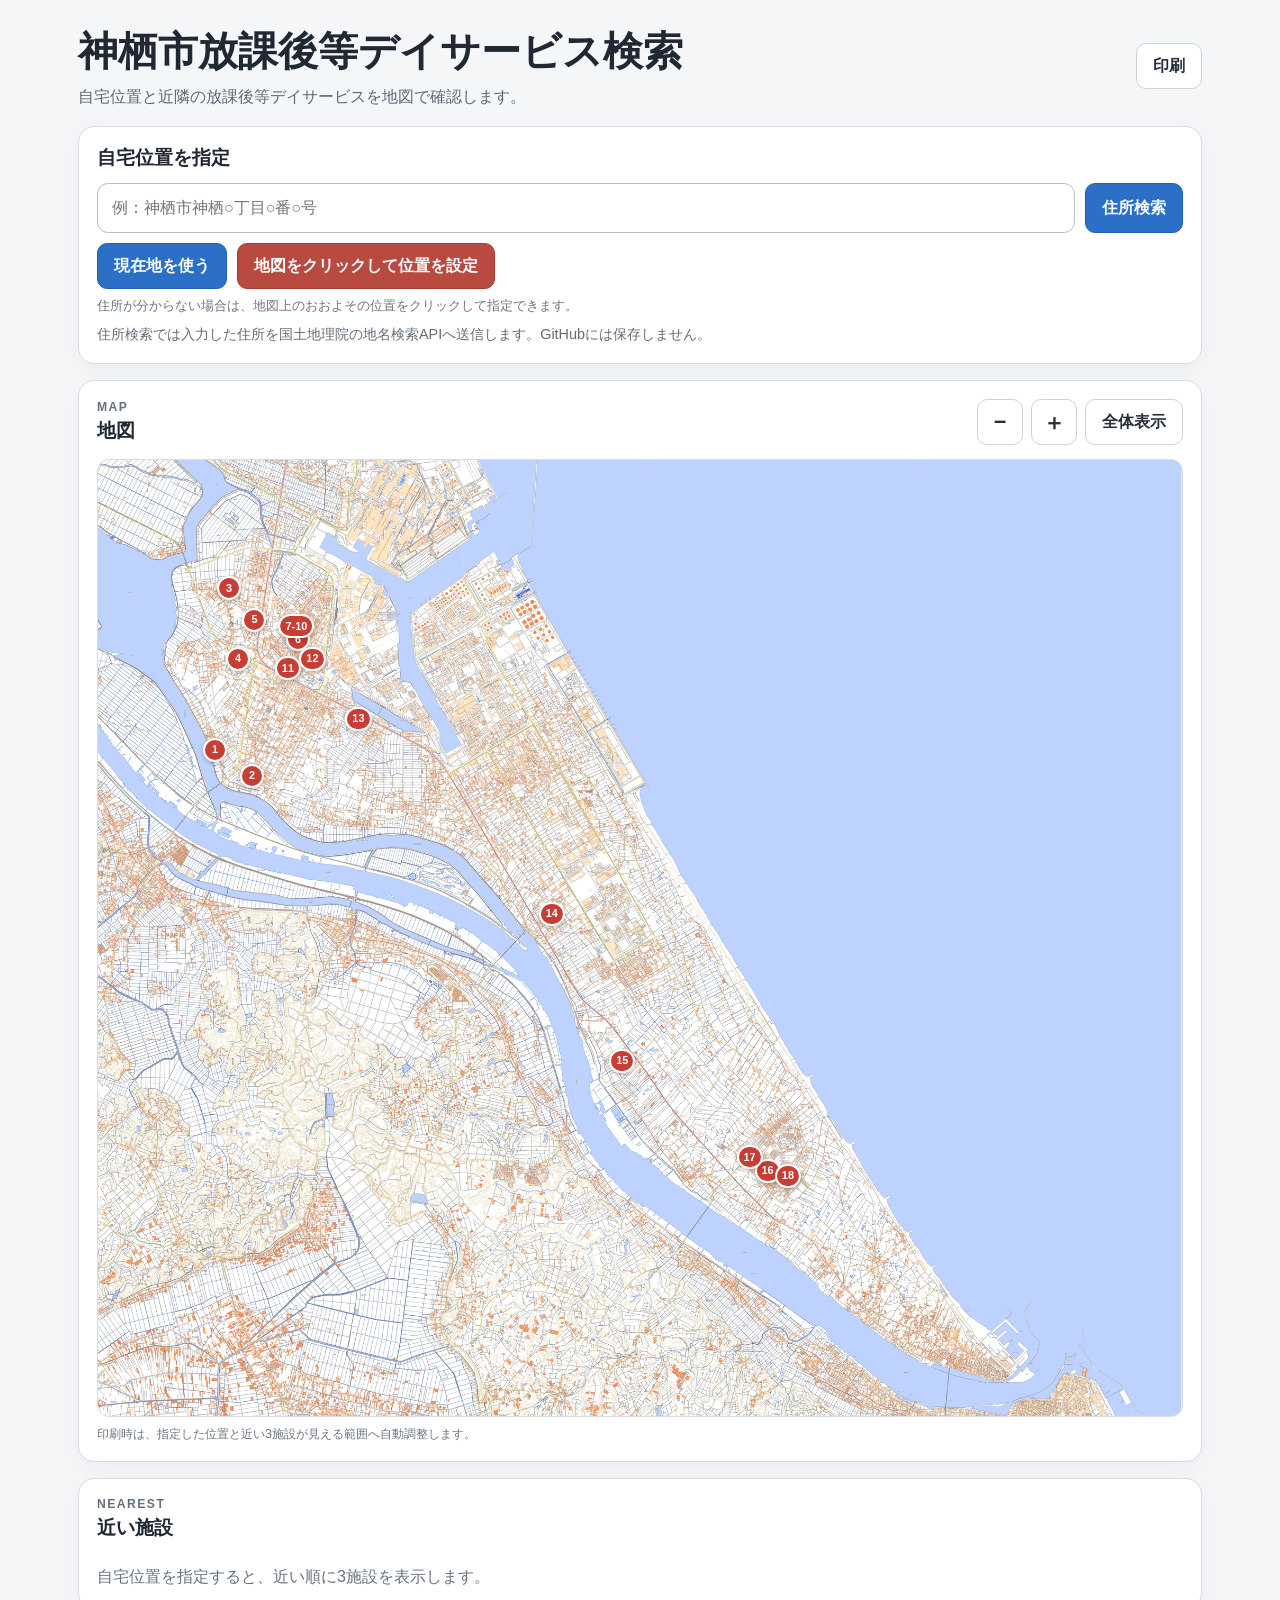
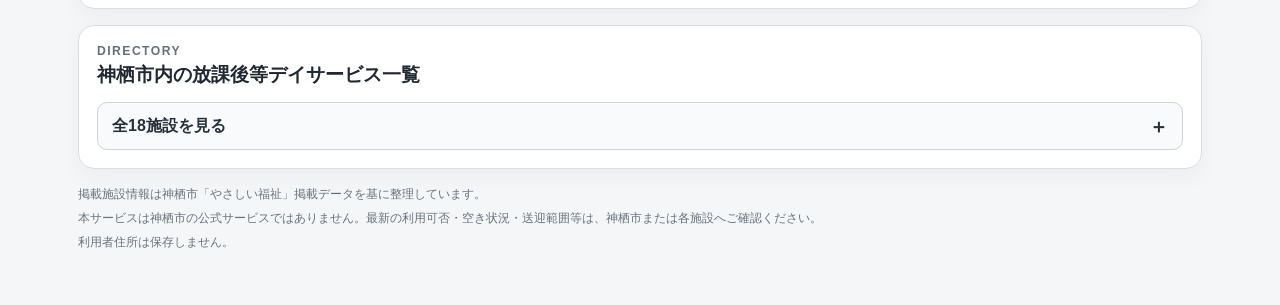
==== commit 120b77e9: "Refresh bookmark icon paths" ====
--- a/index.html
+++ b/index.html
@@ -4,8 +4,9 @@
 <meta charset="utf-8">
 <meta name="viewport" content="width=device-width, initial-scale=1, viewport-fit=cover">
 <title>神栖市放課後等デイサービス検索</title>
-<link rel="icon" type="image/png" sizes="180x180" href="assets/site-icon.png">
-<link rel="apple-touch-icon" sizes="180x180" href="assets/site-icon.png">
+<link rel="icon" type="image/png" href="favicon.png">
+<link rel="shortcut icon" type="image/png" href="favicon.png">
+<link rel="apple-touch-icon" sizes="180x180" href="apple-touch-icon.png">
 <style>
 :root {font-family:-apple-system,BlinkMacSystemFont,"Hiragino Sans","Yu Gothic","Meiryo",sans-serif;color:#202833;background:#f4f6f8;}
 *{box-sizing:border-box} body{margin:0;min-width:320px;background:#f4f6f8} button,input{font:inherit} button{cursor:pointer}
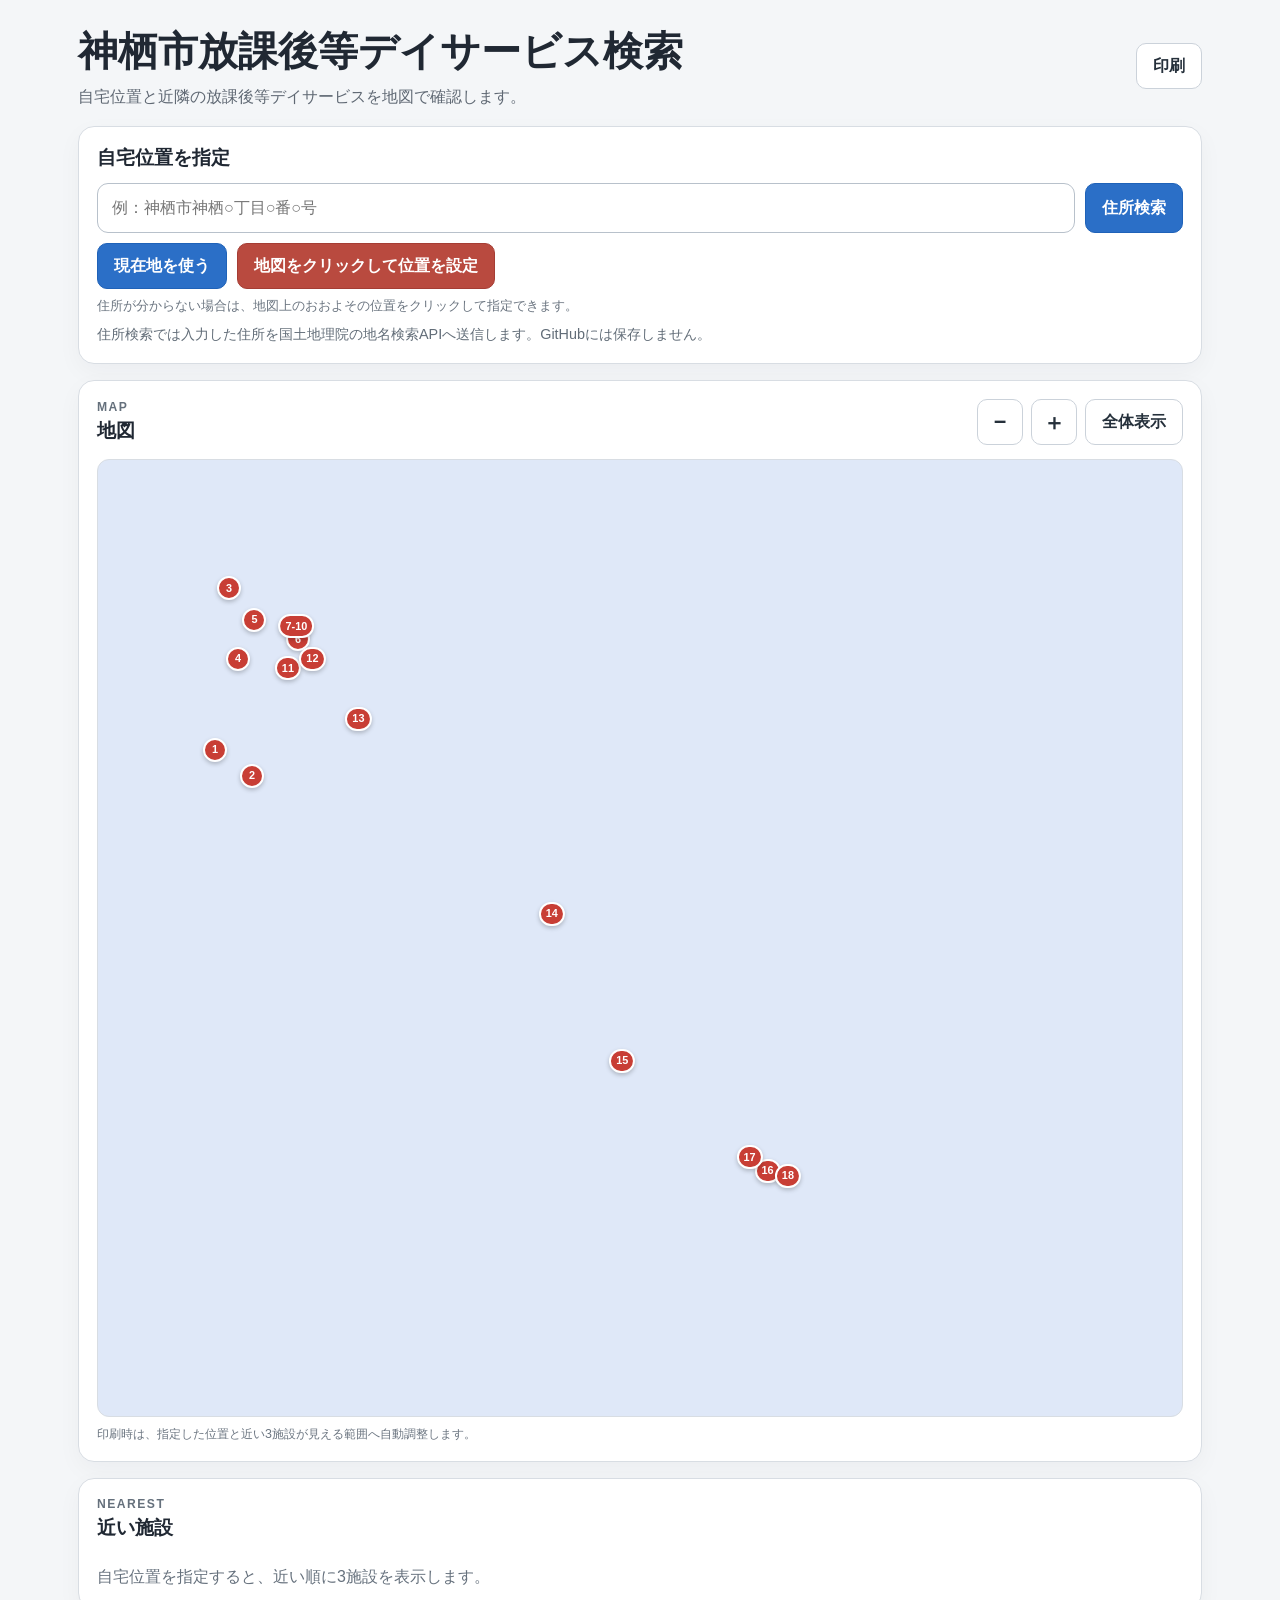
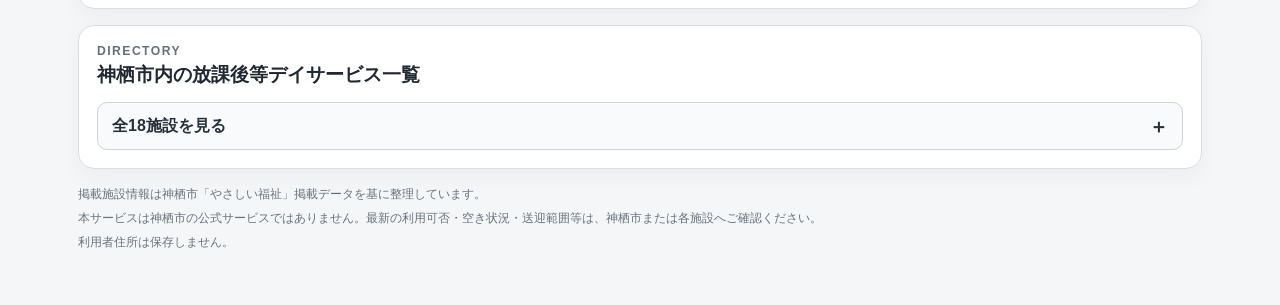
==== commit a79d0781: "Force Safari to reload bookmark icon" ====
--- a/index.html
+++ b/index.html
@@ -4,9 +4,9 @@
 <meta charset="utf-8">
 <meta name="viewport" content="width=device-width, initial-scale=1, viewport-fit=cover">
 <title>神栖市放課後等デイサービス検索</title>
-<link rel="icon" type="image/png" href="favicon.png">
-<link rel="shortcut icon" type="image/png" href="favicon.png">
-<link rel="apple-touch-icon" sizes="180x180" href="apple-touch-icon.png">
+<link rel="icon" href="favicon-v3.ico" type="image/x-icon" sizes="16x16 32x32 48x48">
+<link rel="shortcut icon" href="favicon-v3.ico" type="image/x-icon">
+<link rel="apple-touch-icon" sizes="180x180" href="apple-touch-icon-v3.png">
 <style>
 :root {font-family:-apple-system,BlinkMacSystemFont,"Hiragino Sans","Yu Gothic","Meiryo",sans-serif;color:#202833;background:#f4f6f8;}
 *{box-sizing:border-box} body{margin:0;min-width:320px;background:#f4f6f8} button,input{font:inherit} button{cursor:pointer}
